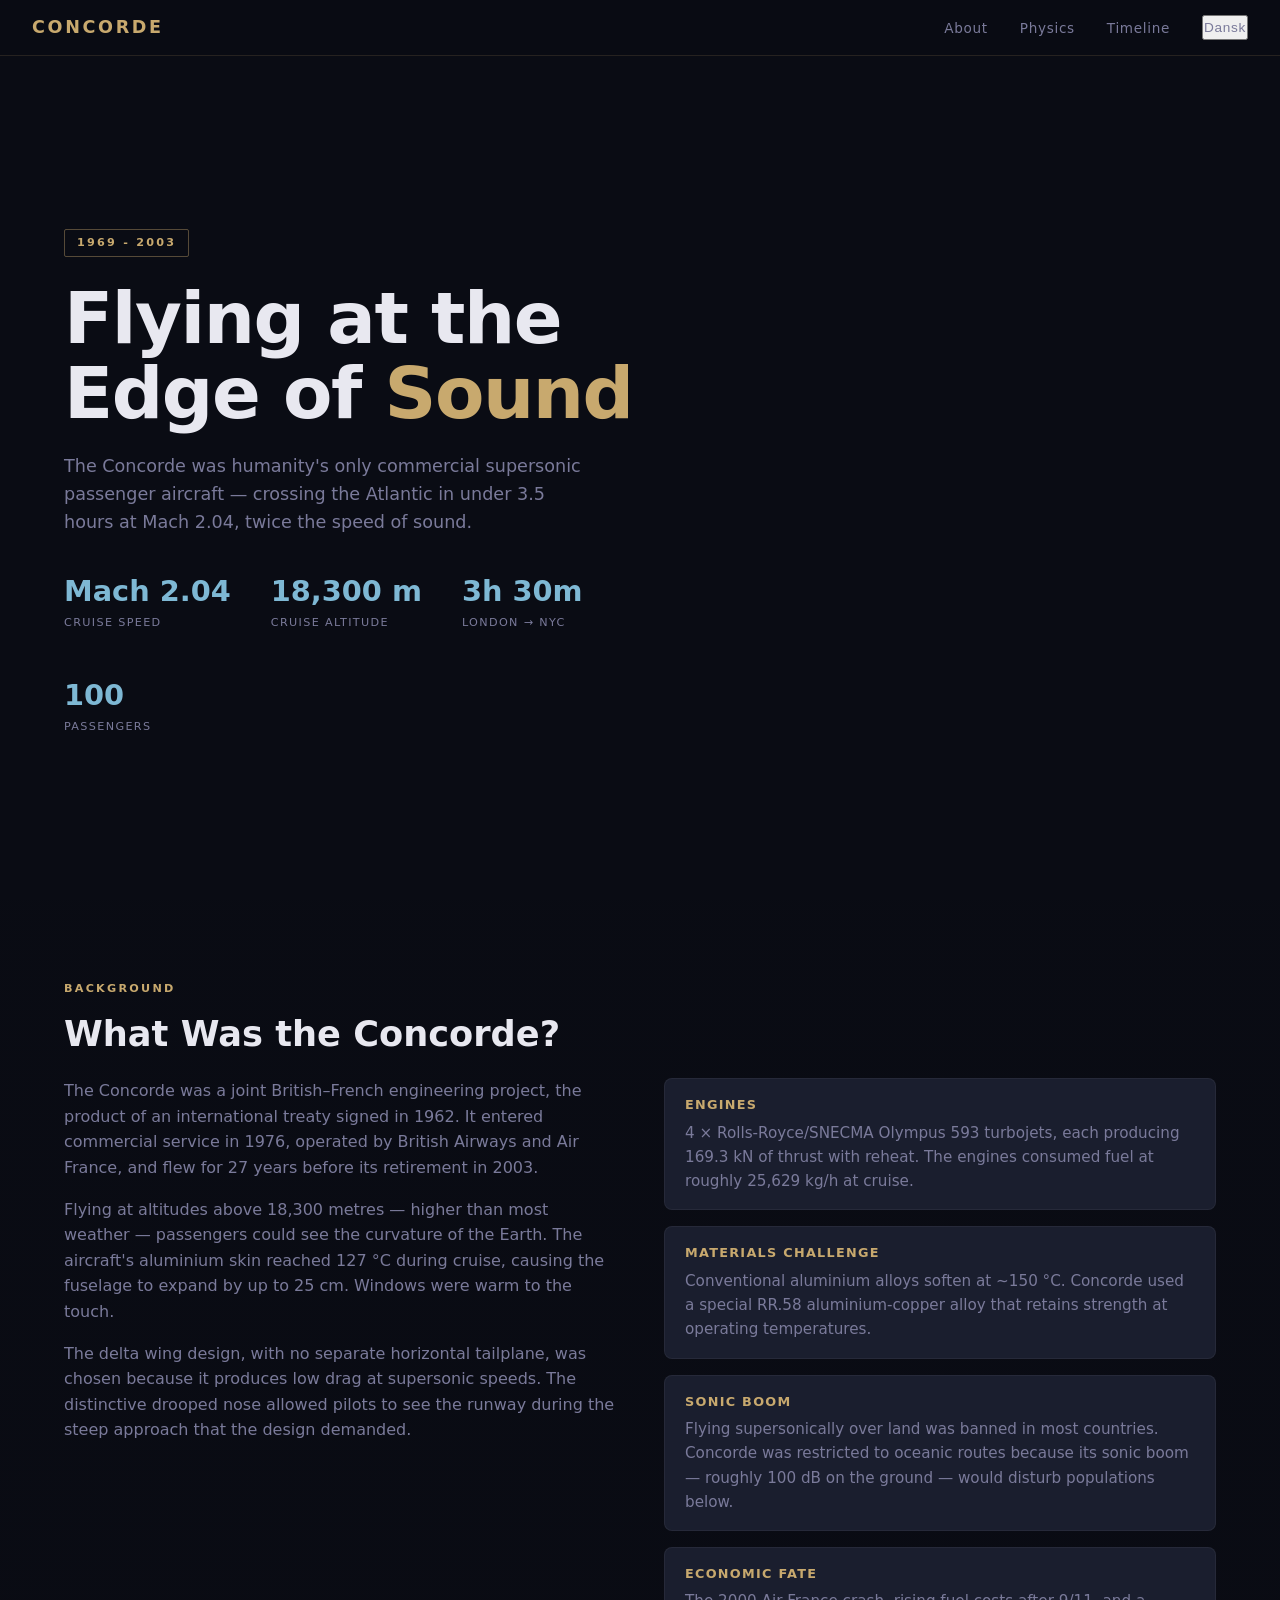
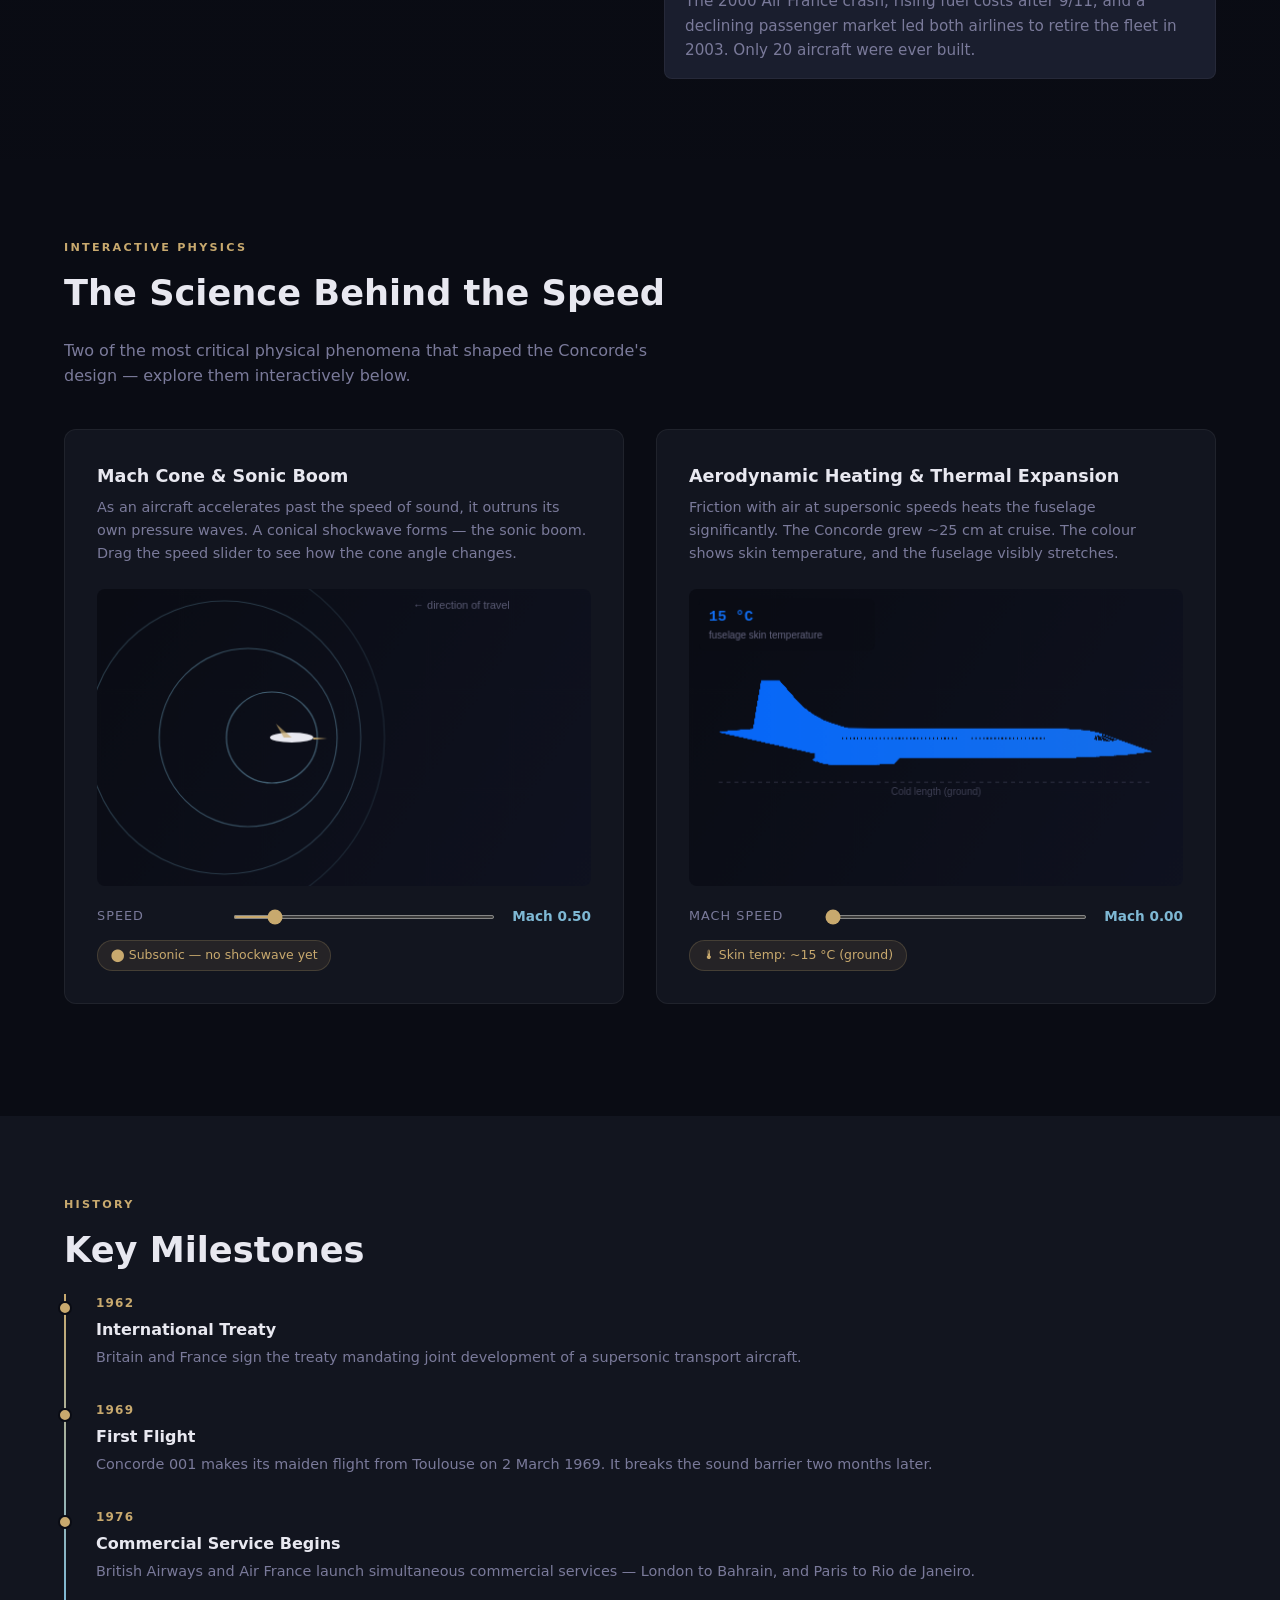
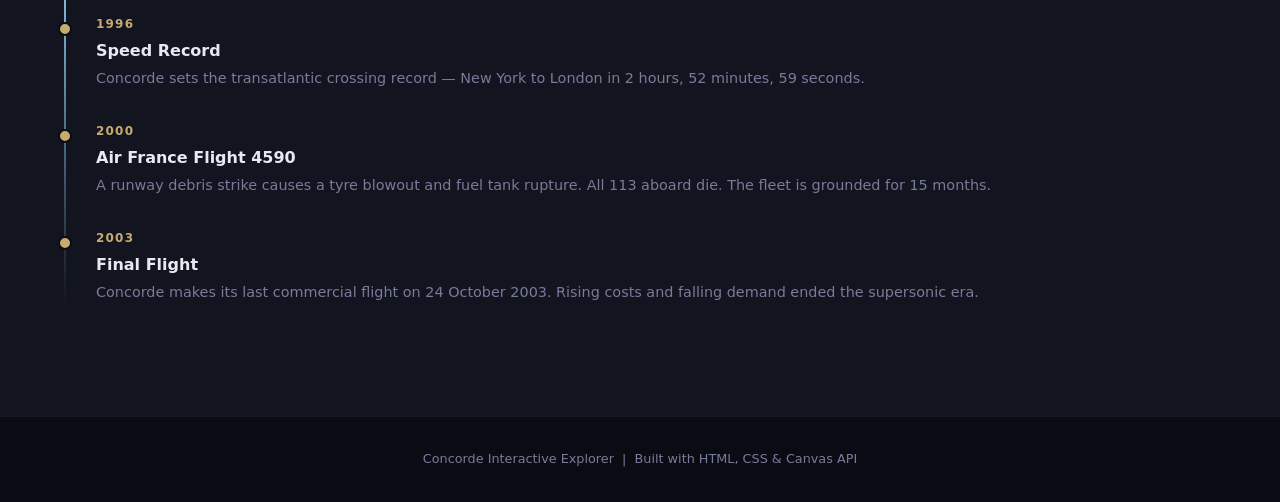
==== index.EN.html @ 7ae4c074 "Translation added / Oversættelse tilføjet" ====
<!DOCTYPE html>
<html lang="en">
<head>
  <meta charset="UTF-8">
  <meta name="viewport" content="width=device-width, initial-scale=1.0">
  <title>Concorde — Supersonic Explorer</title>
<link rel="stylesheet" href="style.css">
</head>
<body>

<!-- NAV -->
<nav>
  <div class="nav-brand">CONCORDE</div>
  <ul class="nav-links">
    <li><a href="#story">About</a></li>
    <li><a href="#physics">Physics</a></li>
    <li><a href="#timeline">Timeline</a></li>
    <button><a href="index.DA.html">Dansk</a></button>
  </ul>
</nav>

<!-- HERO -->
<section class="titleCard" id="home">
  <div class="titleCard-bg"></div>

  <div class="titleCard-content">
    <div class="titleCard-tag">1969 - 2003</div>
    <h1>Flying at the<br>Edge of <span>Sound</span></h1>
    <p>The Concorde was humanity's only commercial supersonic passenger aircraft — crossing the Atlantic in under 3.5 hours at Mach 2.04, twice the speed of sound.</p>
    <div class="titleCard-stats">
      <div class="stat"><span class="stat-value">Mach 2.04</span><span class="stat-label">Cruise Speed</span></div>
      <div class="stat"><span class="stat-value">18,300 m</span><span class="stat-label">Cruise Altitude</span></div>
      <div class="stat"><span class="stat-value">3h 30m</span><span class="stat-label">London → NYC</span></div>
      <div class="stat"><span class="stat-value">100</span><span class="stat-label">Passengers</span></div>
    </div>
  </div>
</section>

<!-- STORY -->
<section id="story">
  <div class="section-tag">Background</div>
  <h2>What Was the Concorde?</h2>
  <div class="story-grid">
    <div class="story-text">
      <p>The Concorde was a joint British–French engineering project, the product of an international treaty signed in 1962. It entered commercial service in 1976, operated by British Airways and Air France, and flew for 27 years before its retirement in 2003.</p>
      <p>Flying at altitudes above 18,300 metres — higher than most weather — passengers could see the curvature of the Earth. The aircraft's aluminium skin reached 127 °C during cruise, causing the fuselage to expand by up to 25 cm. Windows were warm to the touch.</p>
      <p>The delta wing design, with no separate horizontal tailplane, was chosen because it produces low drag at supersonic speeds. The distinctive drooped nose allowed pilots to see the runway during the steep approach that the design demanded.</p>
    </div>
    <div class="story-facts">
      <div class="fact-card">
        <h4>Engines</h4>
        <p>4 × Rolls-Royce/SNECMA Olympus 593 turbojets, each producing 169.3 kN of thrust with reheat. The engines consumed fuel at roughly 25,629 kg/h at cruise.</p>
      </div>
      <div class="fact-card">
        <h4>Materials Challenge</h4>
        <p>Conventional aluminium alloys soften at ~150 °C. Concorde used a special RR.58 aluminium-copper alloy that retains strength at operating temperatures.</p>
      </div>
      <div class="fact-card">
        <h4>Sonic Boom</h4>
        <p>Flying supersonically over land was banned in most countries. Concorde was restricted to oceanic routes because its sonic boom — roughly 100 dB on the ground — would disturb populations below.</p>
      </div>
      <div class="fact-card">
        <h4>Economic Fate</h4>
        <p>The 2000 Air France crash, rising fuel costs after 9/11, and a declining passenger market led both airlines to retire the fleet in 2003. Only 20 aircraft were ever built.</p>
      </div>
    </div>
  </div>
</section>

<!-- PHYSICS INTERACTIVES -->
<section id="physics">
  <div class="section-tag">Interactive Physics</div>
  <h2>The Science Behind the Speed</h2>
  <p class="section-intro">Two of the most critical physical phenomena that shaped the Concorde's design — explore them interactively below.</p>

  <div class="physics-grid">
    <!-- 1: Mach Cone -->
    <div class="interactive-card">
      <h3>Mach Cone &amp; Sonic Boom</h3>
      <p class="desc">As an aircraft accelerates past the speed of sound, it outruns its own pressure waves. A conical shockwave forms — the sonic boom. Drag the speed slider to see how the cone angle changes.</p>
      <canvas id="machCanvas" width="500" height="300"></canvas>
      <div class="controls">
        <div class="control-row">
          <label>Speed</label>
          <input type="range" id="machSlider" min="0.1" max="3.0" step="0.01" value="0.5">
          <span class="readout" id="machReadout">Mach 0.50</span>
        </div>
      </div>
      <div class="info-badge" id="machInfo">⬤ Subsonic — no shockwave yet</div>
    </div>

    <!-- 2: Thermal Expansion -->
    <div class="interactive-card">
      <h3>Aerodynamic Heating &amp; Thermal Expansion</h3>
      <p class="desc">Friction with air at supersonic speeds heats the fuselage significantly. The Concorde grew ~25 cm at cruise. The colour shows skin temperature, and the fuselage visibly stretches.</p>
      <canvas id="heatCanvas" width="500" height="300"></canvas>
      <div class="controls">
        <div class="control-row">
          <label>Mach Speed</label>
          <input type="range" id="heatSlider" min="0" max="2.04" step="0.01" value="0">
          <span class="readout" id="heatReadout">Mach 0.00</span>
        </div>
      </div>
      <div class="info-badge" id="heatInfo">🌡 Skin temp: ~15 °C (ground)</div>
    </div>
  </div>
</section>

<!-- TIMELINE -->
<section id="timeline">
  <div class="section-tag">History</div>
  <h2>Key Milestones</h2>
  <div class="timeline">
    <div class="tl-item">
      <div class="tl-year">1962</div>
      <h4>International Treaty</h4>
      <p>Britain and France sign the treaty mandating joint development of a supersonic transport aircraft.</p>
    </div>
    <div class="tl-item">
      <div class="tl-year">1969</div>
      <h4>First Flight</h4>
      <p>Concorde 001 makes its maiden flight from Toulouse on 2 March 1969. It breaks the sound barrier two months later.</p>
    </div>
    <div class="tl-item">
      <div class="tl-year">1976</div>
      <h4>Commercial Service Begins</h4>
      <p>British Airways and Air France launch simultaneous commercial services — London to Bahrain, and Paris to Rio de Janeiro.</p>
    </div>
    <div class="tl-item">
      <div class="tl-year">1996</div>
      <h4>Speed Record</h4>
      <p>Concorde sets the transatlantic crossing record — New York to London in 2 hours, 52 minutes, 59 seconds.</p>
    </div>
    <div class="tl-item">
      <div class="tl-year">2000</div>
      <h4>Air France Flight 4590</h4>
      <p>A runway debris strike causes a tyre blowout and fuel tank rupture. All 113 aboard die. The fleet is grounded for 15 months.</p>
    </div>
    <div class="tl-item">
      <div class="tl-year">2003</div>
      <h4>Final Flight</h4>
      <p>Concorde makes its last commercial flight on 24 October 2003. Rising costs and falling demand ended the supersonic era.</p>
    </div>
  </div>
</section>

<footer>
  Concorde Interactive Explorer &nbsp;|&nbsp; Built with HTML, CSS &amp; Canvas API
</footer>

<script>
// ════════════════════════════════════════════════
//  1. MACH CONE VISUALIZER
// ════════════════════════════════════════════════
(function () {
  const canvas = document.getElementById('machCanvas');
  const ctx    = canvas.getContext('2d');
  const slider = document.getElementById('machSlider');
  const readout= document.getElementById('machReadout');
  const badge  = document.getElementById('machInfo');

  // Retina scaling
  const dpr = window.devicePixelRatio || 1;
  canvas.width  = 500 * dpr; canvas.height = 300 * dpr;
  canvas.style.width = '100%'; canvas.style.height = 'auto';
  ctx.scale(dpr, dpr);
  const W = 500, H = 300;

  let mach = 0.5;
  let time = 0;
  let wavefronts = []; // { x, r, age }
  let planeX = 80;
  const PLANE_SPEED_PX_S = 120; // pixels per second at mach 1 (visual)
  const SOUND_SPEED_PX_S = 120;
  let lastT = null;
  const MAX_WAVES = 30;

  function spawnWave() {
    wavefronts.push({ x: planeX, r: 0 });
  }

  function draw(ts) {
    if (!lastT) lastT = ts;
    const dt = Math.min((ts - lastT) / 1000, 0.05);
    lastT = ts;
    time += dt;

    const planeVPx = mach * PLANE_SPEED_PX_S;
    planeX += planeVPx * dt;
    if (planeX > W + 20) {
      planeX = -20;
      wavefronts = [];
    }

    // Spawn a wavefront every ~0.4 s (visual)
    if (Math.floor(time * 2.5) > Math.floor((time - dt) * 2.5)) {
      if (wavefronts.length < MAX_WAVES) spawnWave();
    }

    // Grow wave radii
    wavefronts.forEach(w => { w.r += SOUND_SPEED_PX_S * dt; });
    // Cull off-screen
    wavefronts = wavefronts.filter(w => w.r < W * 1.5 && w.x - w.r < W);

    // ─ Draw ─
    ctx.clearRect(0, 0, W, H);

    // Background gradient
    const bg = ctx.createLinearGradient(0, 0, W, H);
    bg.addColorStop(0, '#0a0c14');
    bg.addColorStop(1, '#0f1220');
    ctx.fillStyle = bg;
    ctx.fillRect(0, 0, W, H);

    // Wave circles
    wavefronts.forEach(w => {
      const alpha = Math.max(0, 0.6 - w.r / (W * 0.8));
      ctx.beginPath();
      ctx.arc(w.x, H / 2, w.r, 0, Math.PI * 2);
      ctx.strokeStyle = `rgba(126,184,212,${alpha})`;
      ctx.lineWidth = 1.2;
      ctx.stroke();
    });

    // Mach cone lines (only when supersonic)
    if (mach >= 1.0) {
      const sinMu = 1 / mach;
      const mu = Math.asin(Math.min(1, sinMu));
      const coneLen = W * 0.85;

      ctx.save();
      ctx.translate(planeX, H / 2);
      ctx.beginPath();
      ctx.moveTo(0, 0);
      ctx.lineTo(-coneLen, -Math.tan(mu) * coneLen);
      ctx.moveTo(0, 0);
      ctx.lineTo(-coneLen,  Math.tan(mu) * coneLen);
      ctx.strokeStyle = 'rgba(224,92,92,0.75)';
      ctx.lineWidth = 2;
      ctx.setLineDash([6, 4]);
      ctx.stroke();
      ctx.setLineDash([]);

      // Angle label
      const angleDeg = (mu * 180 / Math.PI).toFixed(1);
      ctx.fillStyle = 'rgba(224,92,92,0.85)';
      ctx.font = '11px monospace';
      ctx.fillText(`μ = ${angleDeg}°`, -coneLen * 0.5, -Math.tan(mu) * coneLen * 0.5 - 6);
      ctx.restore();
    }

    // Plane body
    ctx.save();
    ctx.translate(planeX, H / 2);
    // fuselage
    ctx.fillStyle = '#e8e8f0';
    ctx.beginPath();
    ctx.ellipse(0, 0, 22, 5, 0, 0, Math.PI * 2);
    ctx.fill();
    // nose
    ctx.beginPath();
    ctx.moveTo(22, 0); ctx.lineTo(36, 1); ctx.lineTo(22, 2);
    ctx.fillStyle = '#c8a96e'; ctx.fill();
    // wing
    ctx.beginPath();
    ctx.moveTo(0, 0); ctx.lineTo(-16, -14); ctx.lineTo(-8, 0);
    ctx.fillStyle = 'rgba(200,169,110,0.7)'; ctx.fill();
    ctx.restore();

    // Labels
    ctx.fillStyle = 'rgba(122,122,154,0.7)';
    ctx.font = '11px sans-serif';
    ctx.fillText('← direction of travel', W - 180, 20);

    requestAnimationFrame(draw);
  }

  slider.addEventListener('input', () => {
    mach = parseFloat(slider.value);
    readout.textContent = `Mach ${mach.toFixed(2)}`;
    if (mach < 1.0) {
      badge.textContent = '⬤ Subsonic — pressure waves travel ahead of the plane';
      badge.style.background = 'rgba(126,184,212,0.1)';
      badge.style.borderColor = 'rgba(126,184,212,0.3)';
      badge.style.color = '#7eb8d4';
    } else if (mach < 1.2) {
      badge.textContent = '⬤ Transonic — shockwave forming, unstable drag rise';
      badge.style.background = 'rgba(200,169,110,0.1)';
      badge.style.borderColor = 'rgba(200,169,110,0.3)';
      badge.style.color = '#c8a96e';
    } else {
      const mu = (Math.asin(1 / mach) * 180 / Math.PI).toFixed(1);
      badge.textContent = `⬤ Supersonic — Mach angle μ = ${mu}°, sonic boom on the ground`;
      badge.style.background = 'rgba(224,92,92,0.1)';
      badge.style.borderColor = 'rgba(224,92,92,0.3)';
      badge.style.color = '#e05c5c';
    }
  });

  requestAnimationFrame(draw);
})();

// ════════════════════════════════════════════════
//  2. THERMAL EXPANSION VISUALIZER
// ════════════════════════════════════════════════
(function () {
  const canvas  = document.getElementById('heatCanvas');
  const ctx     = canvas.getContext('2d');
  const slider  = document.getElementById('heatSlider');
  const readout = document.getElementById('heatReadout');
  const badge   = document.getElementById('heatInfo');

  const dpr = window.devicePixelRatio || 1;
  canvas.width  = 500 * dpr; canvas.height = 300 * dpr;
  canvas.style.width = '100%'; canvas.style.height = 'auto';
  ctx.scale(dpr, dpr);
  const W = 500, H = 300;

  const T_AMB_GROUND = 288.15;

  function skinTemp(mach) {
    const T_base = mach < 0.5 ? T_AMB_GROUND : T_AMB_GROUND - mach * 35;
    return T_base * (1 + 0.2 * 0.9 * mach * mach) - 273.15;
  }

  function expansion_mm(mach) {
    return (mach / 2.04) * (mach / 2.04) * 250;
  }

  function tempColor(t) {
    const pct = Math.max(0, Math.min(1, (t - 10) / 120));
    if (pct < 0.5) {
      const r = Math.round(pct * 2 * 200);
      const g = Math.round(100 + pct * 2 * 100);
      const b = Math.round(255 - pct * 2 * 200);
      return `rgb(${r},${g},${b})`;
    } else {
      const p2 = (pct - 0.5) * 2;
      const r = Math.round(200 + p2 * 55);
      const g = Math.round(200 - p2 * 160);
      const b = Math.round(55 - p2 * 55);
      return `rgb(${r},${g},${b})`;
    }
  }

  let currentMach = 0;
  let animMach = 0;
  let maskCanvas = null;

  // Load silhouette PNG and strip white background to create an alpha mask
  const img = new Image();
  img.src = 'Concorde Silh.png';
  img.onload = () => {
    maskCanvas = document.createElement('canvas');
    maskCanvas.width = img.width;
    maskCanvas.height = img.height;
    const mctx = maskCanvas.getContext('2d');
    mctx.drawImage(img, 0, 0);
    const id = mctx.getImageData(0, 0, img.width, img.height);
    const d = id.data;
    for (let i = 0; i < d.length; i += 4) {
      if (d[i] > 200 && d[i + 1] > 200 && d[i + 2] > 200) d[i + 3] = 0;
    }
    mctx.putImageData(id, 0, 0);
    requestAnimationFrame(draw);
  };

  // Reusable offscreen canvas for gradient+mask compositing
  const tmp = document.createElement('canvas');
  const tctx = tmp.getContext('2d');

  function draw() {
    animMach += (currentMach - animMach) * 0.05;
    const m = animMach;

    ctx.clearRect(0, 0, W, H);
    const bg = ctx.createLinearGradient(0, 0, W, H);
    bg.addColorStop(0, '#0a0c14'); bg.addColorStop(1, '#0f1220');
    ctx.fillStyle = bg; ctx.fillRect(0, 0, W, H);

    if (!maskCanvas) { requestAnimationFrame(draw); return; }

    const temp = skinTemp(m);
    const expMm = expansion_mm(m);
    const expPx = (expMm / 250) * 30;

    // Plane layout — silhouette is nose-right, tail-left
    const BASE_W = 440;
    const aspect = maskCanvas.height / maskCanvas.width;
    const imgW = BASE_W + expPx;
    const imgH = BASE_W * aspect;
    const imgX = (W - BASE_W) / 2 - expPx / 2;
    const imgY = H / 2 - imgH / 2 - 15;

    // Cold reference line
    const coldMid = W / 2;
    const lineY = imgY + imgH + 14;
    ctx.setLineDash([4, 4]);
    ctx.strokeStyle = 'rgba(122,122,154,0.3)';
    ctx.lineWidth = 1;
    ctx.beginPath();
    ctx.moveTo(coldMid - BASE_W / 2, lineY);
    ctx.lineTo(coldMid + BASE_W / 2, lineY);
    ctx.stroke();
    ctx.setLineDash([]);
    ctx.fillStyle = 'rgba(122,122,154,0.45)';
    ctx.font = '10px sans-serif';
    ctx.textAlign = 'center';
    ctx.fillText('Cold length (ground)', coldMid, lineY + 13);
    ctx.textAlign = 'left';

    // Hot length expansion bracket
    if (expPx > 1) {
      const bracketY = lineY - 6;
      ctx.strokeStyle = 'rgba(200,169,110,0.6)';
      ctx.lineWidth = 1.5;
      ctx.beginPath();
      ctx.moveTo(imgX, bracketY);
      ctx.lineTo(imgX + imgW, bracketY);
      ctx.stroke();
      [[imgX, 1], [imgX + imgW, -1]].forEach(([x, dir]) => {
        ctx.beginPath();
        ctx.moveTo(x, bracketY);
        ctx.lineTo(x + dir * 6, bracketY - 4);
        ctx.lineTo(x + dir * 6, bracketY + 4);
        ctx.fillStyle = 'rgba(200,169,110,0.6)';
        ctx.fill();
      });
      ctx.fillStyle = 'rgba(200,169,110,0.9)';
      ctx.font = 'bold 10px sans-serif';
      ctx.textAlign = 'center';
      ctx.fillText(`+${expMm.toFixed(0)} mm`, coldMid, bracketY - 3);
      ctx.textAlign = 'left';
    }

    // Draw heat-coloured plane: gradient → masked by silhouette
    tmp.width  = Math.ceil(imgW);
    tmp.height = Math.ceil(imgH);
    const grad = tctx.createLinearGradient(0, 0, imgW, 0);
    grad.addColorStop(0,   tempColor(temp * 0.78));  // tail
    grad.addColorStop(0.5, tempColor(temp * 0.95));  // mid-fuselage
    grad.addColorStop(1,   tempColor(temp * 1.08));  // nose leading edge (hottest)
    tctx.fillStyle = grad;
    tctx.fillRect(0, 0, imgW, imgH);
    tctx.globalCompositeOperation = 'destination-in';
    tctx.drawImage(maskCanvas, 0, 0, imgW, imgH);
    tctx.globalCompositeOperation = 'source-over';
    ctx.drawImage(tmp, imgX, imgY);

    // Engine exhaust glow (engines sit under left/rear of silhouette)
    if (m > 0.2) {
      const glowX = imgX + imgW * 0.09;
      const glowY = imgY + imgH * 0.74;
      const glow = ctx.createRadialGradient(glowX, glowY, 0, glowX, glowY, 30);
      glow.addColorStop(0, `rgba(255,${Math.round(180 - m * 80)},30,${Math.min(0.9, m * 0.7)})`);
      glow.addColorStop(1, 'rgba(0,0,0,0)');
      ctx.beginPath();
      ctx.ellipse(glowX - 12, glowY, 30, 11, 0, 0, Math.PI * 2);
      ctx.fillStyle = glow;
      ctx.fill();
    }

    // Temperature badge
    ctx.fillStyle = 'rgba(10,12,20,0.75)';
    ctx.beginPath();
    ctx.roundRect(10, 10, 178, 52, 6);
    ctx.fill();
    ctx.fillStyle = tempColor(temp);
    ctx.font = 'bold 15px monospace';
    ctx.fillText(`${temp.toFixed(0)} °C`, 20, 32);
    ctx.fillStyle = 'rgba(122,122,154,0.8)';
    ctx.font = '10px sans-serif';
    ctx.fillText('fuselage skin temperature', 20, 50);

    requestAnimationFrame(draw);
  }

  slider.addEventListener('input', () => {
    currentMach = parseFloat(slider.value);
    readout.textContent = `Mach ${currentMach.toFixed(2)}`;
    const temp = skinTemp(currentMach);
    const exp  = expansion_mm(currentMach);
    badge.textContent = `🌡 Skin temp: ~${temp.toFixed(0)} °C  |  Expansion: +${exp.toFixed(0)} mm`;
  });
})();
</script>

</body>
</html>
---- style.css ----
/* 
   Base colors for everything, defined as CSS variables for easy theming and consistency across the site.
   Some things will vary but mostly this is the way elements should look.

   /
   Base farver til alt defineret som CSS-variabler for nem theming og konsistens på tværs af sitet.
   Nogle ting vil variere, men for det meste er det sådan elementer skal se ud.

   */
   :root {
      --bg: #0a0c14;
      --surface: #12151f;
      --surface2: #1a1e2e;
      --accent: #c8a96e;
      --accent2: #7eb8d4;
      --text: #e8e8f0;
      --muted: #7a7a9a;
      --danger: #e05c5c;
    }

    * { box-sizing: border-box; margin: 0; padding: 0; }

    body {
      background: var(--bg);
      color: var(--text);
      font-family: 'Segoe UI', system-ui, sans-serif;
      line-height: 1.6;
    }

    /* ── NAV ── */
    nav {
      position: fixed; top: 0; left: 0; right: 0; z-index: 100;
      background: rgba(10,12,20,0.92);
      backdrop-filter: blur(10px);
      border-bottom: 1px solid rgba(200,169,110,0.15);
      display: flex; align-items: center; justify-content: space-between;
      padding: 0 2rem; height: 56px;
    }
    .nav-brand { font-size: 1.1rem; font-weight: 700; letter-spacing: 0.15em; color: var(--accent); }
    .nav-links { display: flex; gap: 2rem; list-style: none; }
    .nav-links a { color: var(--muted); text-decoration: none; font-size: 0.85rem; letter-spacing: 0.05em; transition: color 0.2s; }
    .nav-links a:hover { color: var(--accent); }

    /* ── titleCard ── */
    .titleCard {
      min-height: 100vh;
      display: flex; flex-direction: column; justify-content: center; align-items: flex-start;
      padding: 8rem 4rem 4rem;
      position: relative; overflow: hidden;
    }
    .titleCard-bg {
      position: absolute; inset: 0; z-index: 0;
      background:
        linear-gradient(to right, rgba(10,12,20,0.92) 35%, rgba(10,12,20,0.4) 100%),
        url('https://upload.wikimedia.org/wikipedia/commons/e/eb/British_Airways_Concorde_G-BOAC_03.jpg') center/cover no-repeat;
    }
    .titleCard-content { position: relative; z-index: 1; max-width: 640px; }
    .titleCard-tag {
      display: inline-block; font-size: 0.7rem; letter-spacing: 0.2em; font-weight: 600;
      color: var(--accent); border: 1px solid rgba(200,169,110,0.4);
      padding: 0.25rem 0.75rem; border-radius: 2px; margin-bottom: 1.5rem;
      text-transform: uppercase;
    }
    .titleCard h1 {
      font-size: clamp(2.5rem, 6vw, 4.5rem);
      font-weight: 800; letter-spacing: -0.02em; line-height: 1.05;
      margin-bottom: 1.25rem;
    }
    .titleCard h1 span { color: var(--accent); }
    .titleCard p { font-size: 1.1rem; color: var(--muted); max-width: 520px; margin-bottom: 2rem; }
    .titleCard-stats {
      display: flex; gap: 2.5rem; flex-wrap: wrap;
    }
    .stat { display: flex; flex-direction: column; }
    .stat-value { font-size: 1.8rem; font-weight: 700; color: var(--accent2); }
    .stat-label { font-size: 0.7rem; letter-spacing: 0.12em; color: var(--muted); text-transform: uppercase; }

    /* ── PLANE SVG decoration ── */
    .titleCard-plane {
      position: absolute; right: -2%; top: 50%; transform: translateY(-50%);
      width: 52%; opacity: 0.12; z-index: 0;
      pointer-events: none;
    }

    /* ── SECTION SHARED ── */
    section { padding: 5rem 4rem; }
    .section-tag {
      font-size: 0.7rem; letter-spacing: 0.2em; font-weight: 600;
      color: var(--accent); text-transform: uppercase; margin-bottom: 0.5rem;
    }
    h2 { font-size: clamp(1.6rem, 3vw, 2.2rem); font-weight: 700; margin-bottom: 1rem; }
    .section-intro { color: var(--muted); max-width: 600px; margin-bottom: 2.5rem; }

    /* ── STORY ── */
    #story {
      background:
        linear-gradient(rgba(10,12,20,0.88), rgba(10,12,20,0.88)),
        url('https://aerospaceglobalnews.com/wp-content/uploads/2026/02/Concorde_engine_nacelle_detail_Musee_de_lAir_et_de_lEspace_Le_Bourget_France._12599326095-1024x742.jpg') center/cover no-repeat fixed;
    }
    .story-grid { display: grid; grid-template-columns: 1fr 1fr; gap: 3rem; align-items: start; }
    .story-text p { color: var(--muted); margin-bottom: 1rem; }
    .story-facts { display: flex; flex-direction: column; gap: 1rem; }
    .fact-card {
      background: var(--surface2); border: 1px solid rgba(255,255,255,0.05);
      border-radius: 8px; padding: 1rem 1.25rem;
    }
    .fact-card h4 { font-size: 0.8rem; letter-spacing: 0.1em; text-transform: uppercase; color: var(--accent); margin-bottom: 0.3rem; }
    .fact-card p { font-size: 0.95rem; color: var(--muted); }

    /* ── INTERACTIVE SHARED ── */
    .interactive-card {
      background: var(--surface); border: 1px solid rgba(255,255,255,0.06);
      border-radius: 12px; padding: 2rem; margin-bottom: 2rem;
    }
    .interactive-card h3 { font-size: 1.1rem; font-weight: 700; margin-bottom: 0.4rem; }
    .interactive-card .desc { color: var(--muted); font-size: 0.9rem; margin-bottom: 1.5rem; }

    canvas { display: block; border-radius: 8px; }

    .controls { display: flex; flex-direction: column; gap: 1rem; margin-top: 1.25rem; }
    .control-row { display: flex; align-items: center; gap: 1rem; flex-wrap: wrap; }
    .control-row label { font-size: 0.8rem; letter-spacing: 0.08em; color: var(--muted); min-width: 120px; text-transform: uppercase; }
    input[type=range] {
      flex: 1; min-width: 160px; accent-color: var(--accent);
      cursor: pointer; height: 4px;
    }
    .readout {
      font-size: 0.85rem; font-weight: 700; color: var(--accent2);
      min-width: 80px; text-align: right;
    }
    .info-badge {
      display: inline-flex; align-items: center; gap: 0.4rem;
      background: rgba(200,169,110,0.1); border: 1px solid rgba(200,169,110,0.2);
      border-radius: 20px; padding: 0.3rem 0.8rem; font-size: 0.78rem; color: var(--accent);
      margin-top: 0.75rem;
    }

    /* ── PHYSICS SECTIONS ── */
    #physics { background: var(--bg); }

    .physics-grid { display: grid; grid-template-columns: 1fr 1fr; gap: 2rem; }
    @media (max-width: 900px) {
      .physics-grid { grid-template-columns: 1fr; }
      .story-grid { grid-template-columns: 1fr; }
      section { padding: 3rem 1.5rem; }
      .titleCard { padding: 7rem 1.5rem 3rem; }
    }

    /* ── TIMELINE ── */
    #timeline { background: var(--surface); }
    .timeline { position: relative; padding-left: 2rem; }
    .timeline::before {
      content: ''; position: absolute; left: 0; top: 0; bottom: 0;
      width: 2px; background: linear-gradient(to bottom, var(--accent), var(--accent2), transparent);
    }
    .tl-item { position: relative; margin-bottom: 2rem; }
    .tl-item::before {
      content: ''; position: absolute; left: -2.4rem; top: 0.4rem;
      width: 10px; height: 10px; border-radius: 50%;
      background: var(--accent); border: 2px solid var(--bg);
    }
    .tl-year { font-size: 0.75rem; font-weight: 700; color: var(--accent); letter-spacing: 0.1em; margin-bottom: 0.2rem; }
    .tl-item h4 { font-weight: 600; margin-bottom: 0.25rem; }
    .tl-item p { color: var(--muted); font-size: 0.9rem; }

    /* ── FOOTER ── */
    footer {
      background: var(--bg); border-top: 1px solid rgba(255,255,255,0.05);
      text-align: center; padding: 2rem; color: var(--muted); font-size: 0.8rem;
    }
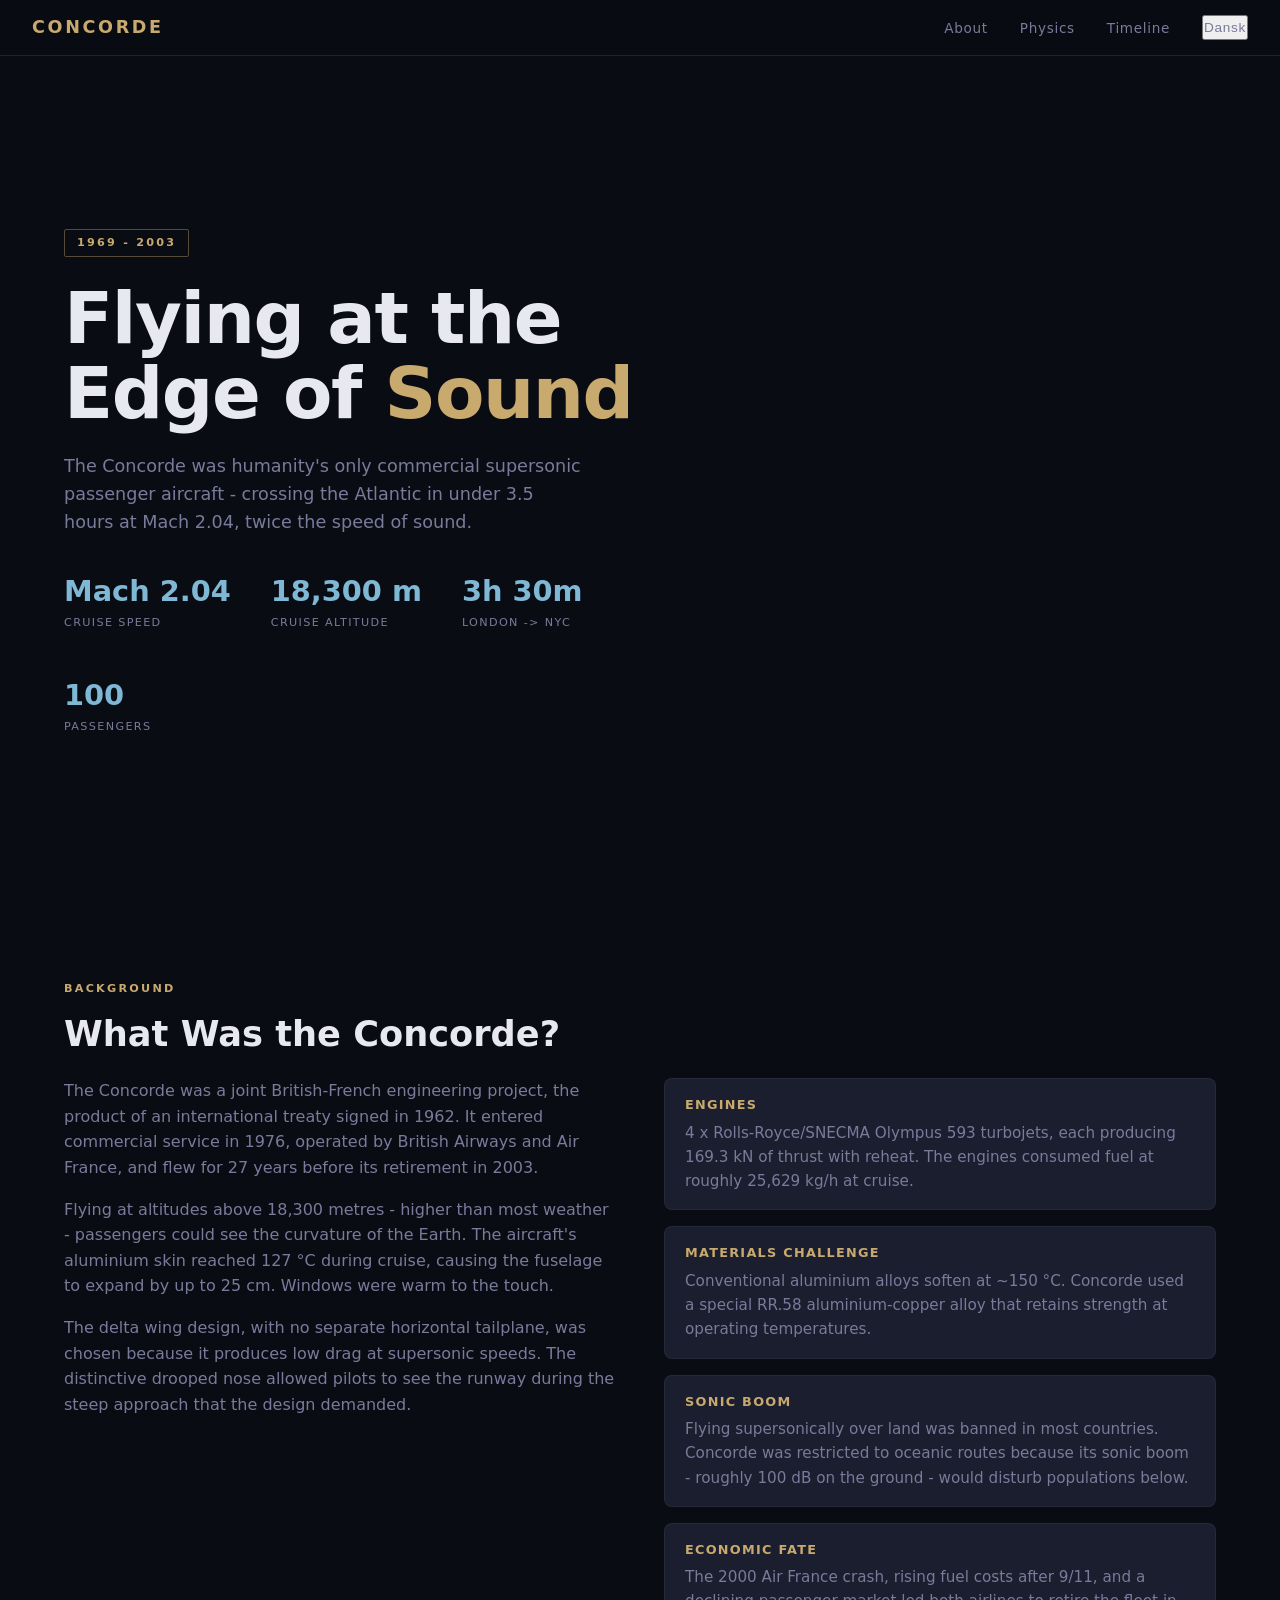
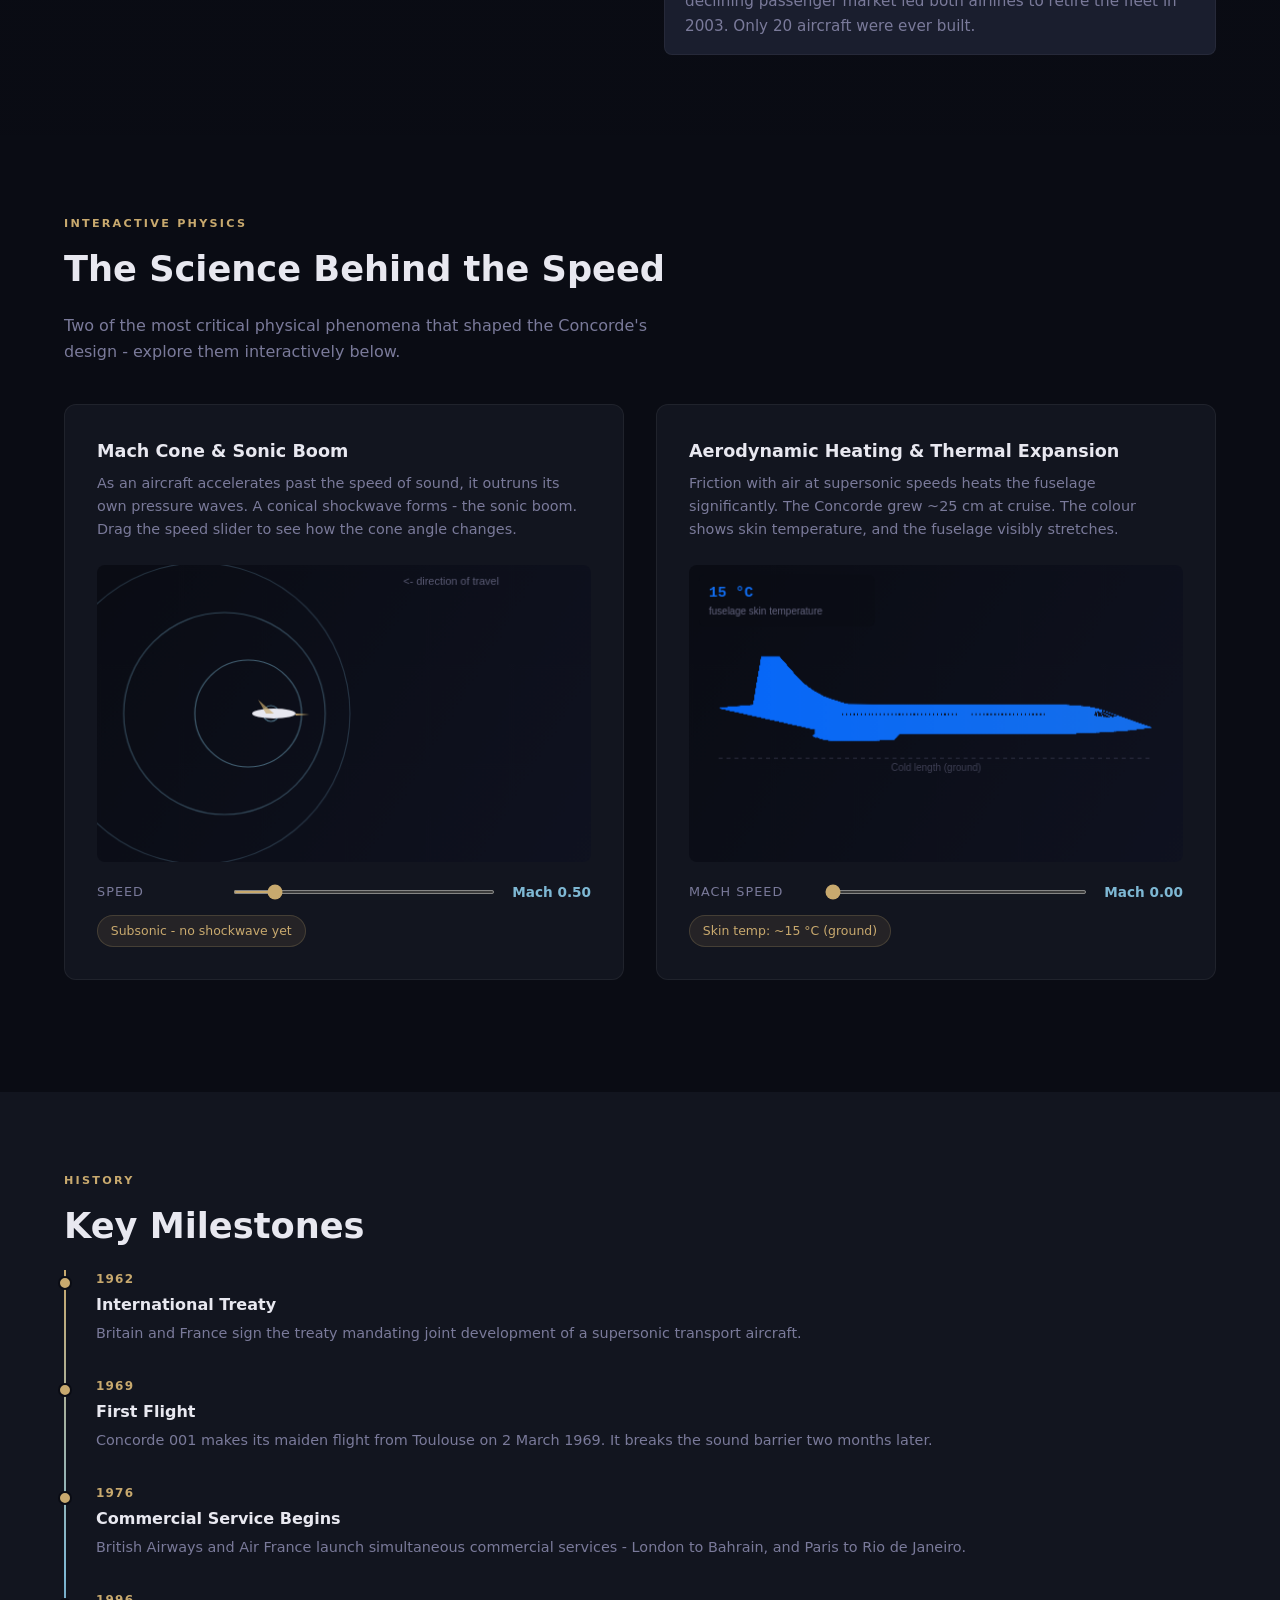
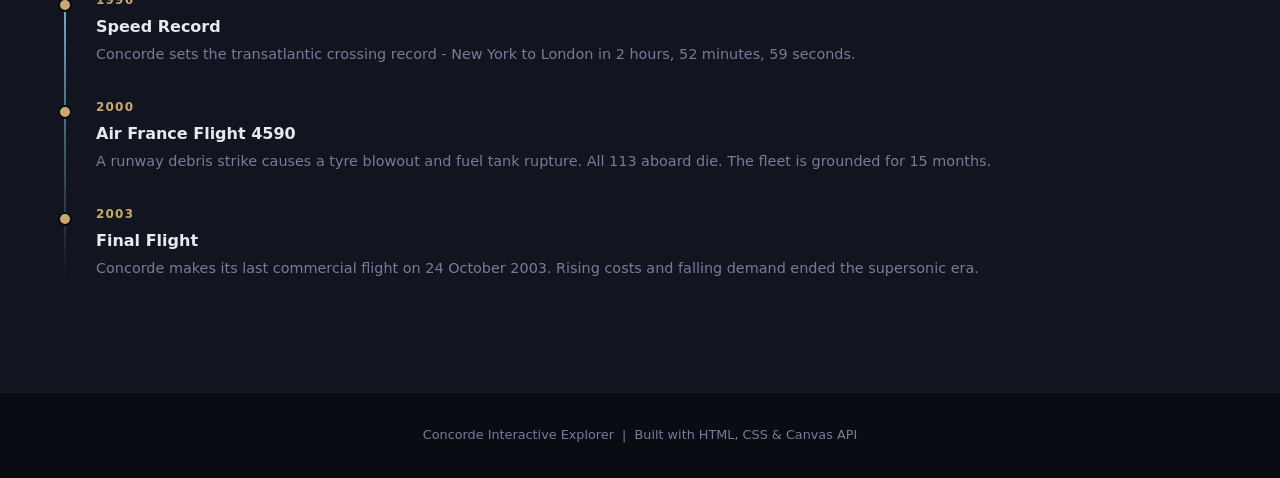
==== commit e6ed10ad: "Rework html files are fully pure, and contain no inline scripting of any kind. Functions have been e" ====
--- a/index.EN.html
+++ b/index.EN.html
@@ -3,8 +3,8 @@
 <head>
   <meta charset="UTF-8">
   <meta name="viewport" content="width=device-width, initial-scale=1.0">
-  <title>Concorde — Supersonic Explorer</title>
-<link rel="stylesheet" href="style.css">
+  <title>Concorde - Supersonic Explorer</title>
+  <link rel="stylesheet" href="style.css">
 </head>
 <body>
 
@@ -26,11 +26,11 @@
   <div class="titleCard-content">
     <div class="titleCard-tag">1969 - 2003</div>
     <h1>Flying at the<br>Edge of <span>Sound</span></h1>
-    <p>The Concorde was humanity's only commercial supersonic passenger aircraft — crossing the Atlantic in under 3.5 hours at Mach 2.04, twice the speed of sound.</p>
+    <p>The Concorde was humanity's only commercial supersonic passenger aircraft - crossing the Atlantic in under 3.5 hours at Mach 2.04, twice the speed of sound.</p>
     <div class="titleCard-stats">
       <div class="stat"><span class="stat-value">Mach 2.04</span><span class="stat-label">Cruise Speed</span></div>
       <div class="stat"><span class="stat-value">18,300 m</span><span class="stat-label">Cruise Altitude</span></div>
-      <div class="stat"><span class="stat-value">3h 30m</span><span class="stat-label">London → NYC</span></div>
+      <div class="stat"><span class="stat-value">3h 30m</span><span class="stat-label">London -> NYC</span></div>
       <div class="stat"><span class="stat-value">100</span><span class="stat-label">Passengers</span></div>
     </div>
   </div>
@@ -42,14 +42,14 @@
   <h2>What Was the Concorde?</h2>
   <div class="story-grid">
     <div class="story-text">
-      <p>The Concorde was a joint British–French engineering project, the product of an international treaty signed in 1962. It entered commercial service in 1976, operated by British Airways and Air France, and flew for 27 years before its retirement in 2003.</p>
-      <p>Flying at altitudes above 18,300 metres — higher than most weather — passengers could see the curvature of the Earth. The aircraft's aluminium skin reached 127 °C during cruise, causing the fuselage to expand by up to 25 cm. Windows were warm to the touch.</p>
+      <p>The Concorde was a joint British-French engineering project, the product of an international treaty signed in 1962. It entered commercial service in 1976, operated by British Airways and Air France, and flew for 27 years before its retirement in 2003.</p>
+      <p>Flying at altitudes above 18,300 metres - higher than most weather - passengers could see the curvature of the Earth. The aircraft's aluminium skin reached 127 °C during cruise, causing the fuselage to expand by up to 25 cm. Windows were warm to the touch.</p>
       <p>The delta wing design, with no separate horizontal tailplane, was chosen because it produces low drag at supersonic speeds. The distinctive drooped nose allowed pilots to see the runway during the steep approach that the design demanded.</p>
     </div>
     <div class="story-facts">
       <div class="fact-card">
         <h4>Engines</h4>
-        <p>4 × Rolls-Royce/SNECMA Olympus 593 turbojets, each producing 169.3 kN of thrust with reheat. The engines consumed fuel at roughly 25,629 kg/h at cruise.</p>
+        <p>4 x Rolls-Royce/SNECMA Olympus 593 turbojets, each producing 169.3 kN of thrust with reheat. The engines consumed fuel at roughly 25,629 kg/h at cruise.</p>
       </div>
       <div class="fact-card">
         <h4>Materials Challenge</h4>
@@ -57,7 +57,7 @@
       </div>
       <div class="fact-card">
         <h4>Sonic Boom</h4>
-        <p>Flying supersonically over land was banned in most countries. Concorde was restricted to oceanic routes because its sonic boom — roughly 100 dB on the ground — would disturb populations below.</p>
+        <p>Flying supersonically over land was banned in most countries. Concorde was restricted to oceanic routes because its sonic boom - roughly 100 dB on the ground - would disturb populations below.</p>
       </div>
       <div class="fact-card">
         <h4>Economic Fate</h4>
@@ -71,14 +71,19 @@
 <section id="physics">
   <div class="section-tag">Interactive Physics</div>
   <h2>The Science Behind the Speed</h2>
-  <p class="section-intro">Two of the most critical physical phenomena that shaped the Concorde's design — explore them interactively below.</p>
+  <p class="section-intro">Two of the most critical physical phenomena that shaped the Concorde's design - explore them interactively below.</p>
 
   <div class="physics-grid">
     <!-- 1: Mach Cone -->
     <div class="interactive-card">
       <h3>Mach Cone &amp; Sonic Boom</h3>
-      <p class="desc">As an aircraft accelerates past the speed of sound, it outruns its own pressure waves. A conical shockwave forms — the sonic boom. Drag the speed slider to see how the cone angle changes.</p>
-      <canvas id="machCanvas" width="500" height="300"></canvas>
+      <p class="desc">As an aircraft accelerates past the speed of sound, it outruns its own pressure waves. A conical shockwave forms - the sonic boom. Drag the speed slider to see how the cone angle changes.</p>
+      <canvas id="machCanvas" width="500" height="300"
+        data-travel-label="direction of travel"
+        data-subsonic-text="Subsonic - pressure waves travel ahead of the plane"
+        data-transonic-text="Transonic - shockwave forming, unstable drag rise"
+        data-supersonic-text="Supersonic - Mach angle u = {mu} deg, sonic boom on the ground"
+      ></canvas>
       <div class="controls">
         <div class="control-row">
           <label>Speed</label>
@@ -86,14 +91,19 @@
           <span class="readout" id="machReadout">Mach 0.50</span>
         </div>
       </div>
-      <div class="info-badge" id="machInfo">⬤ Subsonic — no shockwave yet</div>
+      <div class="info-badge" id="machInfo">Subsonic - no shockwave yet</div>
     </div>
 
     <!-- 2: Thermal Expansion -->
     <div class="interactive-card">
       <h3>Aerodynamic Heating &amp; Thermal Expansion</h3>
       <p class="desc">Friction with air at supersonic speeds heats the fuselage significantly. The Concorde grew ~25 cm at cruise. The colour shows skin temperature, and the fuselage visibly stretches.</p>
-      <canvas id="heatCanvas" width="500" height="300"></canvas>
+      <canvas id="heatCanvas" width="500" height="300"
+        data-cold-label="Cold length (ground)"
+        data-temp-label="fuselage skin temperature"
+        data-badge-prefix="Skin temp"
+        data-exp-label="Expansion"
+      ></canvas>
       <div class="controls">
         <div class="control-row">
           <label>Mach Speed</label>
@@ -101,7 +111,7 @@
           <span class="readout" id="heatReadout">Mach 0.00</span>
         </div>
       </div>
-      <div class="info-badge" id="heatInfo">🌡 Skin temp: ~15 °C (ground)</div>
+      <div class="info-badge" id="heatInfo">Skin temp: ~15 °C (ground)</div>
     </div>
   </div>
 </section>
@@ -124,12 +134,12 @@
     <div class="tl-item">
       <div class="tl-year">1976</div>
       <h4>Commercial Service Begins</h4>
-      <p>British Airways and Air France launch simultaneous commercial services — London to Bahrain, and Paris to Rio de Janeiro.</p>
+      <p>British Airways and Air France launch simultaneous commercial services - London to Bahrain, and Paris to Rio de Janeiro.</p>
     </div>
     <div class="tl-item">
       <div class="tl-year">1996</div>
       <h4>Speed Record</h4>
-      <p>Concorde sets the transatlantic crossing record — New York to London in 2 hours, 52 minutes, 59 seconds.</p>
+      <p>Concorde sets the transatlantic crossing record - New York to London in 2 hours, 52 minutes, 59 seconds.</p>
     </div>
     <div class="tl-item">
       <div class="tl-year">2000</div>
@@ -148,342 +158,8 @@
   Concorde Interactive Explorer &nbsp;|&nbsp; Built with HTML, CSS &amp; Canvas API
 </footer>
 
-<script>
-// ════════════════════════════════════════════════
-//  1. MACH CONE VISUALIZER
-// ════════════════════════════════════════════════
-(function () {
-  const canvas = document.getElementById('machCanvas');
-  const ctx    = canvas.getContext('2d');
-  const slider = document.getElementById('machSlider');
-  const readout= document.getElementById('machReadout');
-  const badge  = document.getElementById('machInfo');
-
-  // Retina scaling
-  const dpr = window.devicePixelRatio || 1;
-  canvas.width  = 500 * dpr; canvas.height = 300 * dpr;
-  canvas.style.width = '100%'; canvas.style.height = 'auto';
-  ctx.scale(dpr, dpr);
-  const W = 500, H = 300;
-
-  let mach = 0.5;
-  let time = 0;
-  let wavefronts = []; // { x, r, age }
-  let planeX = 80;
-  const PLANE_SPEED_PX_S = 120; // pixels per second at mach 1 (visual)
-  const SOUND_SPEED_PX_S = 120;
-  let lastT = null;
-  const MAX_WAVES = 30;
-
-  function spawnWave() {
-    wavefronts.push({ x: planeX, r: 0 });
-  }
-
-  function draw(ts) {
-    if (!lastT) lastT = ts;
-    const dt = Math.min((ts - lastT) / 1000, 0.05);
-    lastT = ts;
-    time += dt;
-
-    const planeVPx = mach * PLANE_SPEED_PX_S;
-    planeX += planeVPx * dt;
-    if (planeX > W + 20) {
-      planeX = -20;
-      wavefronts = [];
-    }
-
-    // Spawn a wavefront every ~0.4 s (visual)
-    if (Math.floor(time * 2.5) > Math.floor((time - dt) * 2.5)) {
-      if (wavefronts.length < MAX_WAVES) spawnWave();
-    }
-
-    // Grow wave radii
-    wavefronts.forEach(w => { w.r += SOUND_SPEED_PX_S * dt; });
-    // Cull off-screen
-    wavefronts = wavefronts.filter(w => w.r < W * 1.5 && w.x - w.r < W);
-
-    // ─ Draw ─
-    ctx.clearRect(0, 0, W, H);
-
-    // Background gradient
-    const bg = ctx.createLinearGradient(0, 0, W, H);
-    bg.addColorStop(0, '#0a0c14');
-    bg.addColorStop(1, '#0f1220');
-    ctx.fillStyle = bg;
-    ctx.fillRect(0, 0, W, H);
-
-    // Wave circles
-    wavefronts.forEach(w => {
-      const alpha = Math.max(0, 0.6 - w.r / (W * 0.8));
-      ctx.beginPath();
-      ctx.arc(w.x, H / 2, w.r, 0, Math.PI * 2);
-      ctx.strokeStyle = `rgba(126,184,212,${alpha})`;
-      ctx.lineWidth = 1.2;
-      ctx.stroke();
-    });
-
-    // Mach cone lines (only when supersonic)
-    if (mach >= 1.0) {
-      const sinMu = 1 / mach;
-      const mu = Math.asin(Math.min(1, sinMu));
-      const coneLen = W * 0.85;
-
-      ctx.save();
-      ctx.translate(planeX, H / 2);
-      ctx.beginPath();
-      ctx.moveTo(0, 0);
-      ctx.lineTo(-coneLen, -Math.tan(mu) * coneLen);
-      ctx.moveTo(0, 0);
-      ctx.lineTo(-coneLen,  Math.tan(mu) * coneLen);
-      ctx.strokeStyle = 'rgba(224,92,92,0.75)';
-      ctx.lineWidth = 2;
-      ctx.setLineDash([6, 4]);
-      ctx.stroke();
-      ctx.setLineDash([]);
-
-      // Angle label
-      const angleDeg = (mu * 180 / Math.PI).toFixed(1);
-      ctx.fillStyle = 'rgba(224,92,92,0.85)';
-      ctx.font = '11px monospace';
-      ctx.fillText(`μ = ${angleDeg}°`, -coneLen * 0.5, -Math.tan(mu) * coneLen * 0.5 - 6);
-      ctx.restore();
-    }
-
-    // Plane body
-    ctx.save();
-    ctx.translate(planeX, H / 2);
-    // fuselage
-    ctx.fillStyle = '#e8e8f0';
-    ctx.beginPath();
-    ctx.ellipse(0, 0, 22, 5, 0, 0, Math.PI * 2);
-    ctx.fill();
-    // nose
-    ctx.beginPath();
-    ctx.moveTo(22, 0); ctx.lineTo(36, 1); ctx.lineTo(22, 2);
-    ctx.fillStyle = '#c8a96e'; ctx.fill();
-    // wing
-    ctx.beginPath();
-    ctx.moveTo(0, 0); ctx.lineTo(-16, -14); ctx.lineTo(-8, 0);
-    ctx.fillStyle = 'rgba(200,169,110,0.7)'; ctx.fill();
-    ctx.restore();
-
-    // Labels
-    ctx.fillStyle = 'rgba(122,122,154,0.7)';
-    ctx.font = '11px sans-serif';
-    ctx.fillText('← direction of travel', W - 180, 20);
-
-    requestAnimationFrame(draw);
-  }
-
-  slider.addEventListener('input', () => {
-    mach = parseFloat(slider.value);
-    readout.textContent = `Mach ${mach.toFixed(2)}`;
-    if (mach < 1.0) {
-      badge.textContent = '⬤ Subsonic — pressure waves travel ahead of the plane';
-      badge.style.background = 'rgba(126,184,212,0.1)';
-      badge.style.borderColor = 'rgba(126,184,212,0.3)';
-      badge.style.color = '#7eb8d4';
-    } else if (mach < 1.2) {
-      badge.textContent = '⬤ Transonic — shockwave forming, unstable drag rise';
-      badge.style.background = 'rgba(200,169,110,0.1)';
-      badge.style.borderColor = 'rgba(200,169,110,0.3)';
-      badge.style.color = '#c8a96e';
-    } else {
-      const mu = (Math.asin(1 / mach) * 180 / Math.PI).toFixed(1);
-      badge.textContent = `⬤ Supersonic — Mach angle μ = ${mu}°, sonic boom on the ground`;
-      badge.style.background = 'rgba(224,92,92,0.1)';
-      badge.style.borderColor = 'rgba(224,92,92,0.3)';
-      badge.style.color = '#e05c5c';
-    }
-  });
-
-  requestAnimationFrame(draw);
-})();
-
-// ════════════════════════════════════════════════
-//  2. THERMAL EXPANSION VISUALIZER
-// ════════════════════════════════════════════════
-(function () {
-  const canvas  = document.getElementById('heatCanvas');
-  const ctx     = canvas.getContext('2d');
-  const slider  = document.getElementById('heatSlider');
-  const readout = document.getElementById('heatReadout');
-  const badge   = document.getElementById('heatInfo');
-
-  const dpr = window.devicePixelRatio || 1;
-  canvas.width  = 500 * dpr; canvas.height = 300 * dpr;
-  canvas.style.width = '100%'; canvas.style.height = 'auto';
-  ctx.scale(dpr, dpr);
-  const W = 500, H = 300;
-
-  const T_AMB_GROUND = 288.15;
-
-  function skinTemp(mach) {
-    const T_base = mach < 0.5 ? T_AMB_GROUND : T_AMB_GROUND - mach * 35;
-    return T_base * (1 + 0.2 * 0.9 * mach * mach) - 273.15;
-  }
-
-  function expansion_mm(mach) {
-    return (mach / 2.04) * (mach / 2.04) * 250;
-  }
-
-  function tempColor(t) {
-    const pct = Math.max(0, Math.min(1, (t - 10) / 120));
-    if (pct < 0.5) {
-      const r = Math.round(pct * 2 * 200);
-      const g = Math.round(100 + pct * 2 * 100);
-      const b = Math.round(255 - pct * 2 * 200);
-      return `rgb(${r},${g},${b})`;
-    } else {
-      const p2 = (pct - 0.5) * 2;
-      const r = Math.round(200 + p2 * 55);
-      const g = Math.round(200 - p2 * 160);
-      const b = Math.round(55 - p2 * 55);
-      return `rgb(${r},${g},${b})`;
-    }
-  }
-
-  let currentMach = 0;
-  let animMach = 0;
-  let maskCanvas = null;
-
-  // Load silhouette PNG and strip white background to create an alpha mask
-  const img = new Image();
-  img.src = 'Concorde Silh.png';
-  img.onload = () => {
-    maskCanvas = document.createElement('canvas');
-    maskCanvas.width = img.width;
-    maskCanvas.height = img.height;
-    const mctx = maskCanvas.getContext('2d');
-    mctx.drawImage(img, 0, 0);
-    const id = mctx.getImageData(0, 0, img.width, img.height);
-    const d = id.data;
-    for (let i = 0; i < d.length; i += 4) {
-      if (d[i] > 200 && d[i + 1] > 200 && d[i + 2] > 200) d[i + 3] = 0;
-    }
-    mctx.putImageData(id, 0, 0);
-    requestAnimationFrame(draw);
-  };
-
-  // Reusable offscreen canvas for gradient+mask compositing
-  const tmp = document.createElement('canvas');
-  const tctx = tmp.getContext('2d');
-
-  function draw() {
-    animMach += (currentMach - animMach) * 0.05;
-    const m = animMach;
-
-    ctx.clearRect(0, 0, W, H);
-    const bg = ctx.createLinearGradient(0, 0, W, H);
-    bg.addColorStop(0, '#0a0c14'); bg.addColorStop(1, '#0f1220');
-    ctx.fillStyle = bg; ctx.fillRect(0, 0, W, H);
-
-    if (!maskCanvas) { requestAnimationFrame(draw); return; }
-
-    const temp = skinTemp(m);
-    const expMm = expansion_mm(m);
-    const expPx = (expMm / 250) * 30;
-
-    // Plane layout — silhouette is nose-right, tail-left
-    const BASE_W = 440;
-    const aspect = maskCanvas.height / maskCanvas.width;
-    const imgW = BASE_W + expPx;
-    const imgH = BASE_W * aspect;
-    const imgX = (W - BASE_W) / 2 - expPx / 2;
-    const imgY = H / 2 - imgH / 2 - 15;
-
-    // Cold reference line
-    const coldMid = W / 2;
-    const lineY = imgY + imgH + 14;
-    ctx.setLineDash([4, 4]);
-    ctx.strokeStyle = 'rgba(122,122,154,0.3)';
-    ctx.lineWidth = 1;
-    ctx.beginPath();
-    ctx.moveTo(coldMid - BASE_W / 2, lineY);
-    ctx.lineTo(coldMid + BASE_W / 2, lineY);
-    ctx.stroke();
-    ctx.setLineDash([]);
-    ctx.fillStyle = 'rgba(122,122,154,0.45)';
-    ctx.font = '10px sans-serif';
-    ctx.textAlign = 'center';
-    ctx.fillText('Cold length (ground)', coldMid, lineY + 13);
-    ctx.textAlign = 'left';
-
-    // Hot length expansion bracket
-    if (expPx > 1) {
-      const bracketY = lineY - 6;
-      ctx.strokeStyle = 'rgba(200,169,110,0.6)';
-      ctx.lineWidth = 1.5;
-      ctx.beginPath();
-      ctx.moveTo(imgX, bracketY);
-      ctx.lineTo(imgX + imgW, bracketY);
-      ctx.stroke();
-      [[imgX, 1], [imgX + imgW, -1]].forEach(([x, dir]) => {
-        ctx.beginPath();
-        ctx.moveTo(x, bracketY);
-        ctx.lineTo(x + dir * 6, bracketY - 4);
-        ctx.lineTo(x + dir * 6, bracketY + 4);
-        ctx.fillStyle = 'rgba(200,169,110,0.6)';
-        ctx.fill();
-      });
-      ctx.fillStyle = 'rgba(200,169,110,0.9)';
-      ctx.font = 'bold 10px sans-serif';
-      ctx.textAlign = 'center';
-      ctx.fillText(`+${expMm.toFixed(0)} mm`, coldMid, bracketY - 3);
-      ctx.textAlign = 'left';
-    }
-
-    // Draw heat-coloured plane: gradient → masked by silhouette
-    tmp.width  = Math.ceil(imgW);
-    tmp.height = Math.ceil(imgH);
-    const grad = tctx.createLinearGradient(0, 0, imgW, 0);
-    grad.addColorStop(0,   tempColor(temp * 0.78));  // tail
-    grad.addColorStop(0.5, tempColor(temp * 0.95));  // mid-fuselage
-    grad.addColorStop(1,   tempColor(temp * 1.08));  // nose leading edge (hottest)
-    tctx.fillStyle = grad;
-    tctx.fillRect(0, 0, imgW, imgH);
-    tctx.globalCompositeOperation = 'destination-in';
-    tctx.drawImage(maskCanvas, 0, 0, imgW, imgH);
-    tctx.globalCompositeOperation = 'source-over';
-    ctx.drawImage(tmp, imgX, imgY);
-
-    // Engine exhaust glow (engines sit under left/rear of silhouette)
-    if (m > 0.2) {
-      const glowX = imgX + imgW * 0.09;
-      const glowY = imgY + imgH * 0.74;
-      const glow = ctx.createRadialGradient(glowX, glowY, 0, glowX, glowY, 30);
-      glow.addColorStop(0, `rgba(255,${Math.round(180 - m * 80)},30,${Math.min(0.9, m * 0.7)})`);
-      glow.addColorStop(1, 'rgba(0,0,0,0)');
-      ctx.beginPath();
-      ctx.ellipse(glowX - 12, glowY, 30, 11, 0, 0, Math.PI * 2);
-      ctx.fillStyle = glow;
-      ctx.fill();
-    }
-
-    // Temperature badge
-    ctx.fillStyle = 'rgba(10,12,20,0.75)';
-    ctx.beginPath();
-    ctx.roundRect(10, 10, 178, 52, 6);
-    ctx.fill();
-    ctx.fillStyle = tempColor(temp);
-    ctx.font = 'bold 15px monospace';
-    ctx.fillText(`${temp.toFixed(0)} °C`, 20, 32);
-    ctx.fillStyle = 'rgba(122,122,154,0.8)';
-    ctx.font = '10px sans-serif';
-    ctx.fillText('fuselage skin temperature', 20, 50);
-
-    requestAnimationFrame(draw);
-  }
-
-  slider.addEventListener('input', () => {
-    currentMach = parseFloat(slider.value);
-    readout.textContent = `Mach ${currentMach.toFixed(2)}`;
-    const temp = skinTemp(currentMach);
-    const exp  = expansion_mm(currentMach);
-    badge.textContent = `🌡 Skin temp: ~${temp.toFixed(0)} °C  |  Expansion: +${exp.toFixed(0)} mm`;
-  });
-})();
-</script>
+<script src="mach-cone.js"></script>
+<script src="thermal-expansion.js"></script>
 
 </body>
 </html>
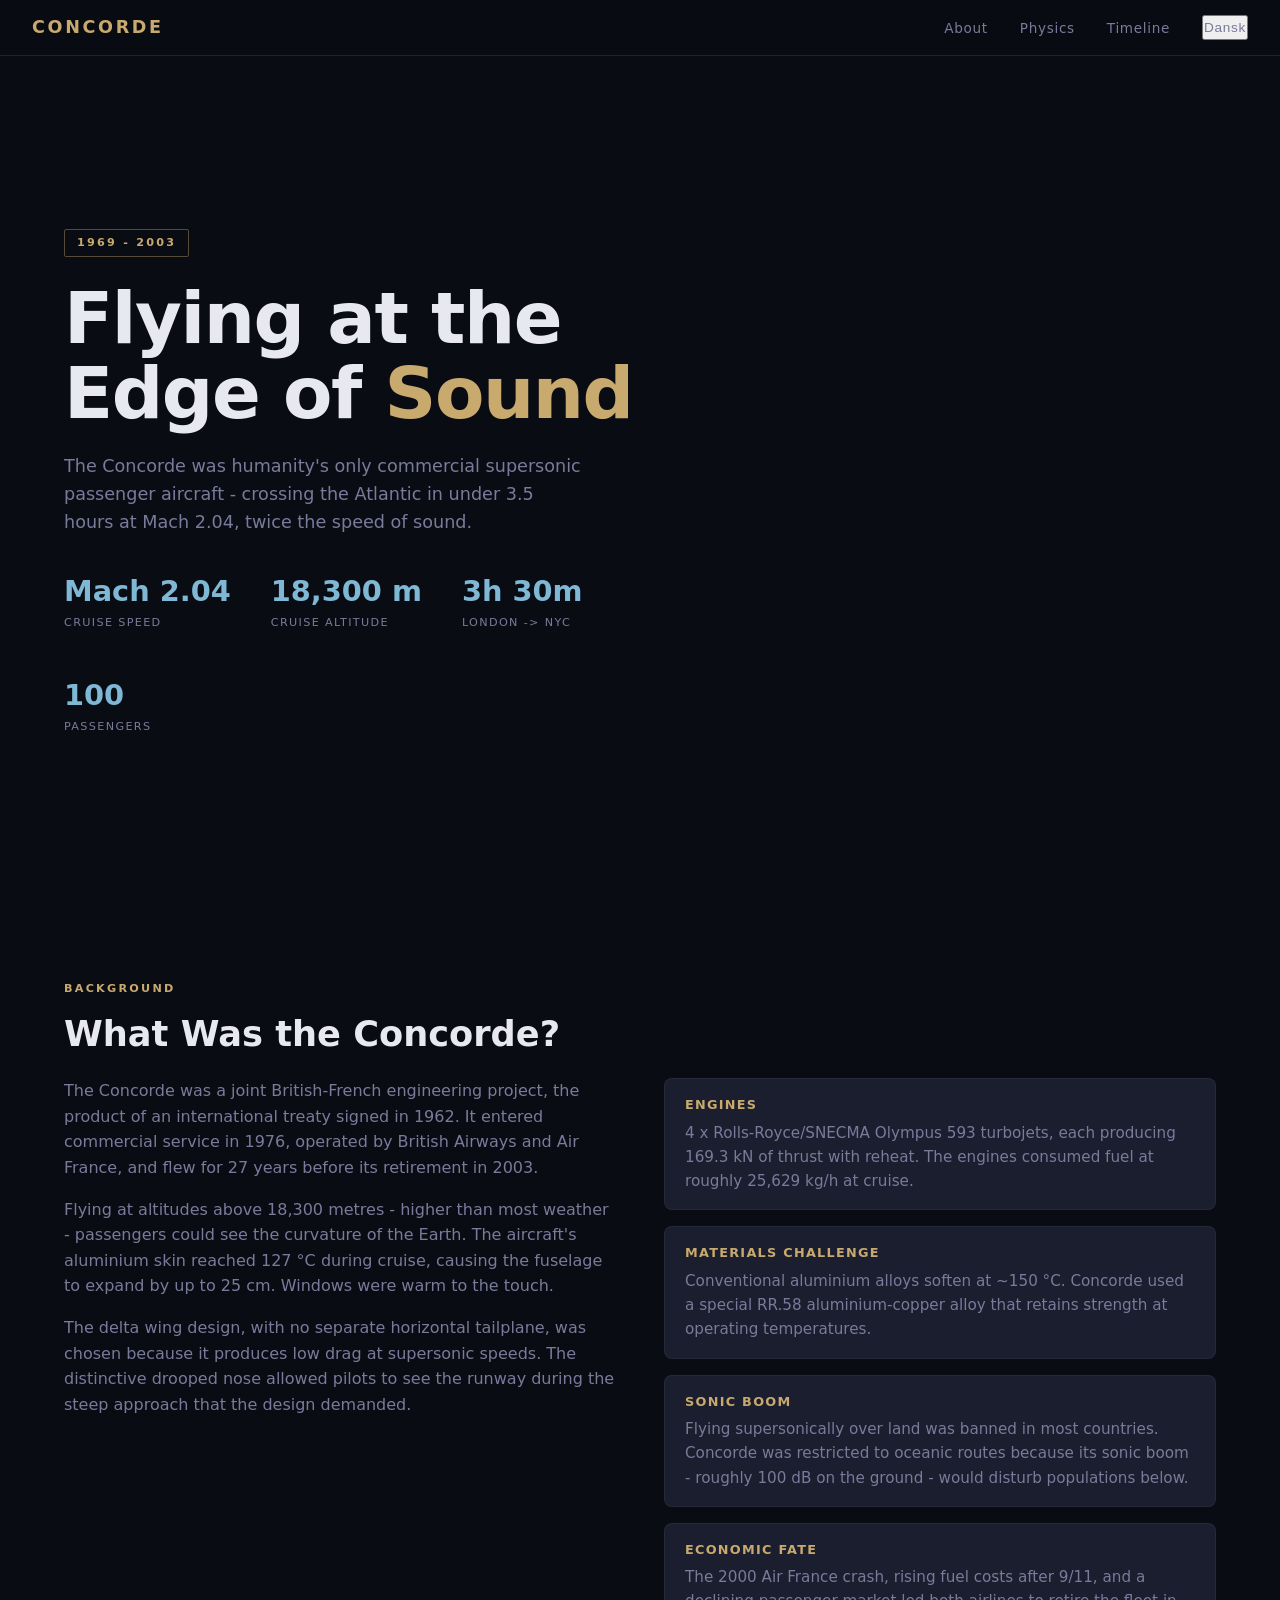
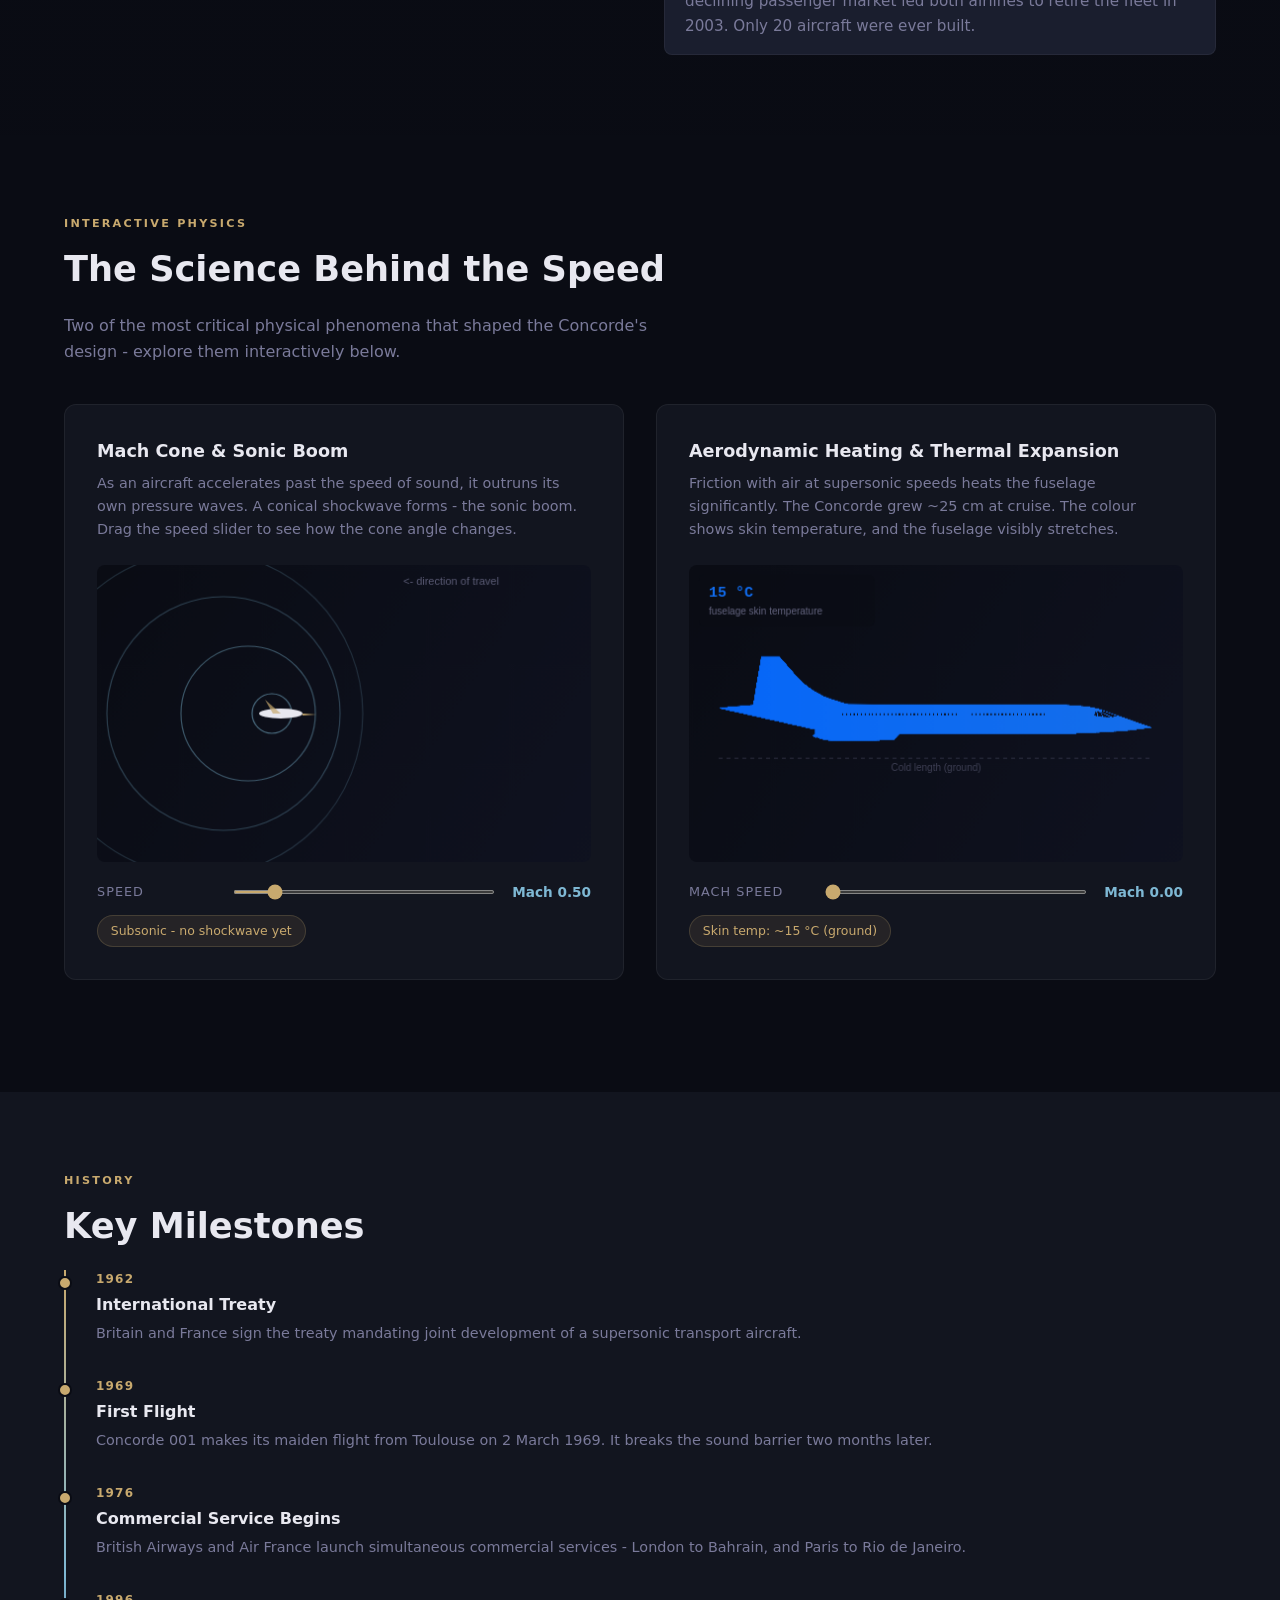
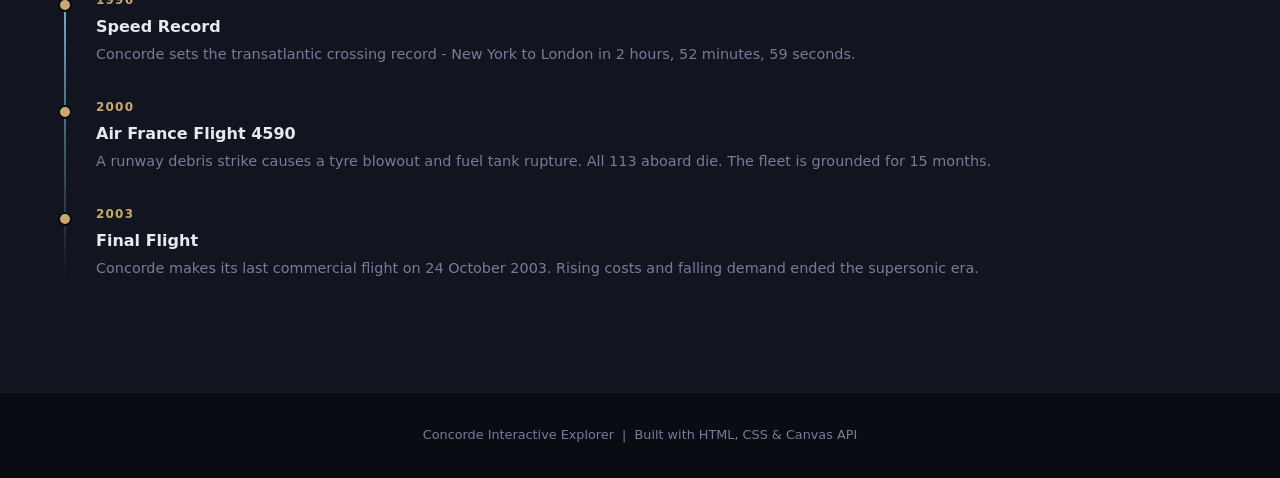
==== commit a7db971f: "syntax" ====
--- a/index.EN.html
+++ b/index.EN.html
@@ -82,7 +82,7 @@
         data-travel-label="direction of travel"
         data-subsonic-text="Subsonic - pressure waves travel ahead of the plane"
         data-transonic-text="Transonic - shockwave forming, unstable drag rise"
-        data-supersonic-text="Supersonic - Mach angle u = {mu} deg, sonic boom on the ground"
+        data-supersonic-text="Supersonic - Mach angle μ = {mu} deg, sonic boom on the ground"
       ></canvas>
       <div class="controls">
         <div class="control-row">
